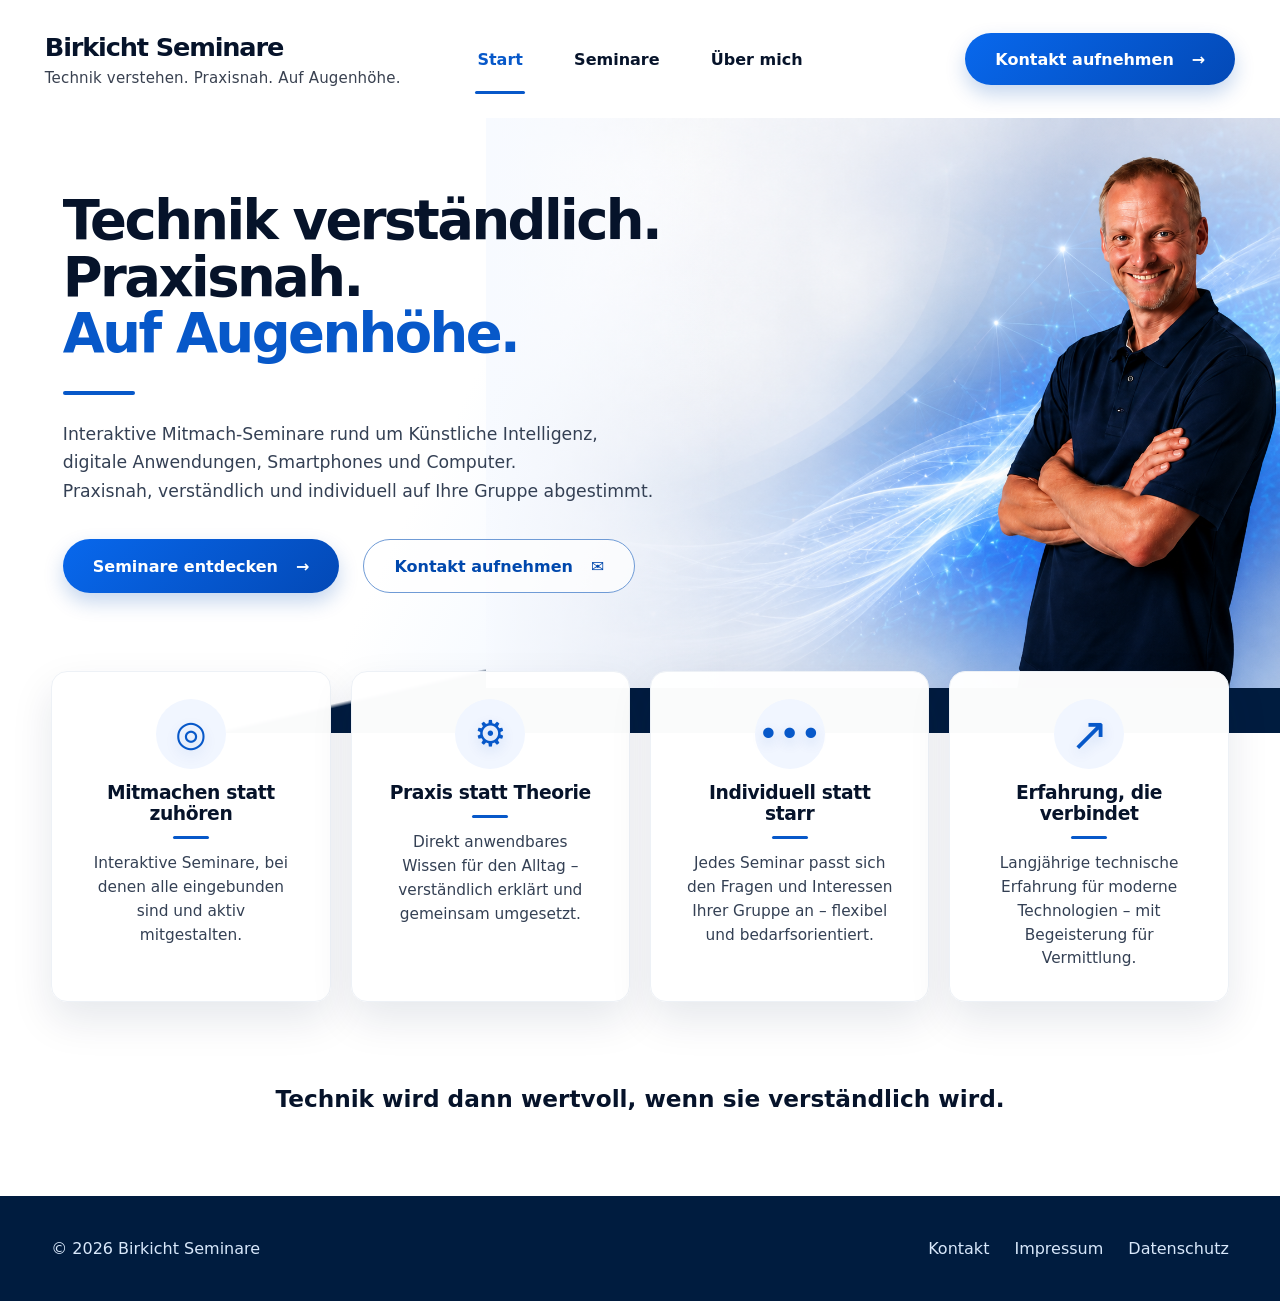
==== assets/index.html @ d3e0fb6e "Add files via upload" ====
<!doctype html>
<html lang="de">
<head>
  <meta charset="utf-8">
  <meta name="viewport" content="width=device-width, initial-scale=1">
  <meta name="description" content="Birkicht Seminare – verständliche und praxisnahe Mitmach-Seminare rund um Technik und Künstliche Intelligenz.">
  <title>Birkicht Seminare</title>
  <link rel="stylesheet" href="styles.css">
</head>
<body>
  <header class="site-header">
    <a class="brand" href="#start" aria-label="Birkicht Seminare – Startseite">
      <span>Birkicht Seminare</span>
      <small>Technik verstehen. Praxisnah. Auf Augenhöhe.</small>
    </a>

    <nav class="nav" aria-label="Hauptnavigation">
      <a class="active" href="#start">Start</a>
      <a href="seminare.html">Seminare</a>
      <a href="#ueber-mich">Über mich</a>
    </nav>

    <a class="button button-primary header-button" href="kontakt.html">
      Kontakt aufnehmen <span aria-hidden="true">→</span>
    </a>
  </header>

  <main id="start">
    <section class="hero">
      <div class="hero-copy">
        <h1>Technik verständlich.<br>Praxisnah.<br><strong>Auf Augenhöhe.</strong></h1>
        <span class="accent-line" aria-hidden="true"></span>
        <p>Interaktive Mitmach-Seminare rund um Künstliche Intelligenz,<br class="desktop-only"> digitale Anwendungen, Smartphones und Computer.<br class="desktop-only"> Praxisnah, verständlich und individuell auf Ihre Gruppe abgestimmt.</p>
        <div class="hero-actions">
          <a class="button button-primary" href="seminare.html">Seminare entdecken <span aria-hidden="true">→</span></a>
          <a class="button button-outline" href="kontakt.html">Kontakt aufnehmen <span aria-hidden="true">✉</span></a>
        </div>
      </div>

      <div class="hero-photo" role="img" aria-label="Seminarleiter vor einer abstrakten digitalen Lichtgrafik">
        <img src="assets/hero-clean.png" alt="" aria-hidden="true">
      </div>
    </section>

    <section class="benefits" aria-label="Vorteile der Seminare">
      <article class="benefit-card">
        <div class="icon" aria-hidden="true">◎</div>
        <h2>Mitmachen statt zuhören</h2>
        <span></span>
        <p>Interaktive Seminare, bei denen alle eingebunden sind und aktiv mitgestalten.</p>
      </article>
      <article class="benefit-card">
        <div class="icon" aria-hidden="true">⚙</div>
        <h2>Praxis statt Theorie</h2>
        <span></span>
        <p>Direkt anwendbares Wissen für den Alltag – verständlich erklärt und gemeinsam umgesetzt.</p>
      </article>
      <article class="benefit-card">
        <div class="icon" aria-hidden="true">•••</div>
        <h2>Individuell statt starr</h2>
        <span></span>
        <p>Jedes Seminar passt sich den Fragen und Interessen Ihrer Gruppe an – flexibel und bedarfsorientiert.</p>
      </article>
      <article class="benefit-card">
        <div class="icon rocket" aria-hidden="true">↗</div>
        <h2>Erfahrung, die verbindet</h2>
        <span></span>
        <p>Langjährige technische Erfahrung für moderne Technologien – mit Begeisterung für Vermittlung.</p>
      </article>
    </section>

    <section class="about" id="ueber-mich">
      <p>Technik wird dann wertvoll, wenn sie verständlich wird.</p>
    </section>
  </main>
  <footer class="site-footer"><span>© 2026 Birkicht Seminare</span><nav><a href="kontakt.html">Kontakt</a><a href="impressum.html">Impressum</a><a href="datenschutz.html">Datenschutz</a></nav></footer>
  <script src="analytics.js"></script>
</body>
</html>
---- assets/styles.css ----
:root {
  --blue: #0758c9;
  --blue-dark: #0048ad;
  --ink: #06132a;
  --muted: #344054;
  --line: #d8e5f8;
  --white: #fff;
  --max-width: 1440px;
}

* { box-sizing: border-box; }

html { scroll-behavior: smooth; }

body {
  margin: 0;
  min-height: 100vh;
  display: flex;
  flex-direction: column;
  color: var(--ink);
  background: var(--white);
  font-family: Inter, ui-sans-serif, system-ui, -apple-system, BlinkMacSystemFont, "Segoe UI", sans-serif;
  -webkit-font-smoothing: antialiased;
}

body > main { flex: 1 0 auto; }
.site-footer { flex-shrink: 0; width: 100%; }

a { color: inherit; text-decoration: none; }

.site-header {
  width: min(calc(100% - 7vw), var(--max-width));
  height: 118px;
  margin: 0 auto;
  display: grid;
  grid-template-columns: 1fr auto 1fr;
  align-items: center;
  gap: 32px;
  position: relative;
  z-index: 10;
}

.brand { display: flex; flex-direction: column; align-items: flex-start; }
.brand > span { font-size: clamp(1.55rem, 2vw, 2.05rem); font-weight: 800; letter-spacing: -.045em; }
.brand small { margin-top: 7px; color: #394150; font-size: .94rem; letter-spacing: .01em; }

.nav { height: 100%; display: flex; align-items: center; gap: clamp(30px, 4vw, 62px); font-weight: 600; }
.nav a { height: 100%; display: grid; place-items: center; position: relative; transition: color .2s ease; }
.nav a:hover, .nav a:focus-visible, .nav a.active { color: var(--blue); }
.nav a.active::after { content: ""; width: 50px; height: 3px; border-radius: 3px; background: var(--blue); position: absolute; bottom: 24px; }

.button { min-height: 54px; padding: 0 30px; border-radius: 999px; display: inline-flex; align-items: center; justify-content: center; gap: 18px; font-weight: 700; transition: transform .2s ease, box-shadow .2s ease, background .2s ease; }
.button:hover, .button:focus-visible { transform: translateY(-2px); }
.button-primary { color: white; background: linear-gradient(135deg, #0868ed, #0349b6); box-shadow: 0 9px 20px rgba(3, 76, 183, .23); }
.button-outline { color: var(--blue-dark); border: 1px solid #6f9bd6; background: rgba(255,255,255,.72); }
.header-button { justify-self: end; min-height: 52px; }

.hero {
  min-height: 580px;
  position: relative;
  overflow: hidden;
  background:
    radial-gradient(circle at 68% 47%, rgba(72, 162, 255, .25), transparent 25%),
    linear-gradient(116deg, #fff 0%, #fff 38%, #edf5ff 60%, #fff 100%);
}

.hero::after {
  content: "";
  position: absolute;
  inset: auto 0 0;
  height: 155px;
  background: linear-gradient(167deg, transparent 45%, #001c3f 46%);
  z-index: 1;
}

.hero-copy {
  width: min(calc(100% - 7vw), var(--max-width));
  min-height: 580px;
  margin: 0 auto;
  padding: 75px 0 140px 18px;
  position: relative;
  z-index: 3;
}

h1 { margin: 0; font-size: clamp(3rem, 4.25vw, 4.35rem); line-height: 1.04; letter-spacing: -.047em; }
h1 strong { color: var(--blue); font-weight: 800; }
.accent-line { display: block; width: 72px; height: 4px; margin: 28px 0 25px; border-radius: 4px; background: var(--blue); }
.hero-copy p { margin: 0; color: var(--muted); font-size: clamp(1rem, 1.35vw, 1.16rem); line-height: 1.65; }
.hero-actions { display: flex; gap: 24px; margin-top: 34px; }

.hero-photo { position: absolute; z-index: 2; right: 0; top: 0; width: 62%; height: 570px; overflow: hidden; }
.hero-photo::before { content: ""; position: absolute; z-index: 2; inset: 0 auto 0 0; width: 30%; background: linear-gradient(90deg, #f7faff 0%, rgba(247,250,255,0) 100%); }
.hero-photo img { width: 100%; height: 100%; display: block; object-fit: cover; object-position: 62% center; }

.benefits {
  width: min(calc(100% - 8vw), 1400px);
  margin: -62px auto 0;
  display: grid;
  grid-template-columns: repeat(4, 1fr);
  gap: 20px;
  position: relative;
  z-index: 5;
}

.benefit-card { min-height: 282px; padding: 27px 34px 30px; text-align: center; border: 1px solid #edf1f6; border-radius: 16px; background: rgba(255,255,255,.98); box-shadow: 0 18px 42px rgba(3, 30, 66, .1); }
.icon { width: 70px; height: 70px; margin: 0 auto 13px; border-radius: 50%; display: grid; place-items: center; color: var(--blue); background: #f1f6ff; font-size: 2.25rem; font-weight: 500; line-height: 1; text-shadow: 0 5px 13px rgba(0, 77, 186, .16); }
.icon.rocket { font-size: 2.9rem; font-weight: 300; }
.benefit-card h2 { margin: 0; font-size: 1.17rem; letter-spacing: -.02em; }
.benefit-card > span { display: block; width: 36px; height: 3px; margin: 12px auto 13px; border-radius: 3px; background: var(--blue); }
.benefit-card p { margin: 0; color: var(--muted); font-size: .96rem; line-height: 1.55; }
.about { min-height: 180px; display: grid; place-items: center; padding: 60px 24px; text-align: center; font-size: 1.45rem; font-weight: 700; }

.site-footer { min-height: 105px; padding: 28px max(4vw, 24px); display: flex; align-items: center; justify-content: space-between; gap: 24px; color: #d8e8fb; background: #001c3f; }
.site-footer nav { display: flex; flex-wrap: wrap; gap: 25px; }
.site-footer a:hover { color: white; text-decoration: underline; }
.seminar-hero { min-height: 325px; padding: 50px max(5.5vw, 28px); background: radial-gradient(circle at 82% 42%, rgba(31,123,239,.32), transparent 30%), linear-gradient(115deg, #fff 10%, #edf5ff 58%, #b8d9ff); border-bottom-right-radius: 170px; }
.seminar-hero > div { max-width: 1400px; margin: auto; }
.seminar-hero small, .eyebrow { color: var(--blue); font-weight: 800; }
.seminar-hero h1 { margin-top: 28px; font-size: clamp(2.4rem, 4vw, 3.7rem); }
.seminar-hero p { max-width: 570px; color: var(--muted); font-size: 1.08rem; line-height: 1.65; }
.seminar-grid { width: min(calc(100% - 8vw), 1400px); margin: 24px auto; display: grid; grid-template-columns: repeat(2, 1fr); gap: 24px; }
.seminar-card { overflow: hidden; border: 1px solid #e4ebf5; border-radius: 15px; background: white; box-shadow: 0 14px 40px rgba(3,30,66,.1); }
.seminar-card > img { display: block; width: 100%; height: 290px; object-fit: cover; }
.seminar-content { padding: 28px; }
.seminar-content h2 { margin: 0 0 7px; font-size: 1.32rem; }
.seminar-content h3 { margin: 0; color: var(--blue); font-size: .98rem; }
.seminar-content p { color: var(--muted); line-height: 1.6; }
.seminar-content dl { border-top: 1px solid #d8dee8; padding-top: 12px; font-size: .91rem; }
.seminar-content dl div { display: grid; grid-template-columns: 130px 1fr; gap: 10px; padding: 4px 0; }
.seminar-content dt { color: var(--blue-dark); font-weight: 650; }
.seminar-content dd { margin: 0; }
.mini-button { display: inline-flex; margin-top: 8px; padding: 12px 20px; color: white; border-radius: 999px; background: var(--blue); font-weight: 700; font-size: .9rem; }
.seminar-cta { width: min(calc(100% - 8vw), 1400px); margin: 0 auto 38px; padding: 30px 45px; display: flex; align-items: center; justify-content: space-between; gap: 30px; border-radius: 15px; background: #edf5ff; }
.seminar-cta p { margin: 7px 0 0; color: var(--muted); }
.content-page, .legal-page { width: min(calc(100% - 40px), 920px); min-height: calc(100vh - 223px); margin: 0 auto; padding: 80px 0; }
.content-page h1, .legal-page h1 { font-size: clamp(2.5rem, 5vw, 4rem); }
.lead { max-width: 690px; color: var(--muted); font-size: 1.2rem; line-height: 1.7; }
.contact-cards { display: grid; grid-template-columns: repeat(2, 1fr); gap: 24px; margin-top: 45px; }
.contact-cards a { min-height: 155px; padding: 30px; display: flex; flex-direction: column; justify-content: center; gap: 12px; border: 1px solid var(--line); border-radius: 16px; background: #f6f9fe; }
.contact-cards strong { color: var(--blue); font-size: 1.25rem; }
.contact-cards span { word-break: break-word; }
.legal-page { max-width: 800px; }
.legal-page h1 { margin-top: 0; }
.legal-page h2 { margin-top: 35px; font-size: 1.25rem; }
.legal-page p { color: var(--muted); line-height: 1.7; }
.legal-page a { color: var(--blue); text-decoration: underline; }
.legal-note { padding: 18px; border-left: 4px solid var(--blue); background: #f1f6ff; }
.consent-banner { position: fixed; z-index: 50; right: 22px; bottom: 22px; left: 22px; max-width: 960px; margin: auto; padding: 20px; display: flex; align-items: center; justify-content: space-between; gap: 22px; border-radius: 14px; color: white; background: #061a36; box-shadow: 0 15px 50px rgba(0,0,0,.3); }
.consent-banner p { margin: 5px 0 0; }
.consent-actions { display: flex; gap: 10px; }
.consent-actions button { padding: 11px 17px; border: 1px solid #c8dbf5; border-radius: 999px; color: white; background: transparent; cursor: pointer; }
.consent-actions .accept { border-color: var(--blue); background: var(--blue); }

@media (max-width: 1050px) {
  .site-header { grid-template-columns: 1fr auto; height: auto; min-height: 104px; padding: 18px 0; }
  .nav { order: 3; grid-column: 1 / -1; height: 48px; justify-content: center; }
  .nav a.active::after { bottom: 0; }
  .hero { min-height: 680px; }
  .hero-copy { min-height: 680px; padding-top: 70px; }
  .hero-photo { opacity: .42; width: 65%; height: 650px; }
  .hero-photo::before { width: 55%; }
  .benefits { grid-template-columns: repeat(2, 1fr); }
}

@media (max-width: 680px) {
  .site-header { width: min(calc(100% - 36px), var(--max-width)); grid-template-columns: 1fr; gap: 14px; }
  .brand { align-items: center; text-align: center; }
  .brand small { font-size: .78rem; }
  .header-button { display: none; }
  .nav { order: initial; grid-column: auto; width: 100%; gap: 26px; font-size: .91rem; }
  .hero { min-height: 650px; }
  .hero-copy { width: calc(100% - 36px); min-height: 650px; padding: 60px 0 155px; }
  h1 { font-size: clamp(2.7rem, 13vw, 3.8rem); }
  .desktop-only { display: none; }
  .hero-copy p { max-width: 92%; }
  .hero-actions { align-items: stretch; flex-direction: column; max-width: 310px; gap: 13px; }
  .button { min-height: 52px; padding: 0 23px; }
  .hero-photo { width: 100%; height: 650px; opacity: .19; }
  .hero-photo::before { width: 80%; }
  .benefits { width: calc(100% - 36px); grid-template-columns: 1fr; margin-top: -72px; }
  .benefit-card { min-height: auto; }
  .seminar-hero { border-bottom-right-radius: 80px; }
  .seminar-grid, .contact-cards { grid-template-columns: 1fr; }
  .seminar-card > img { height: 210px; }
  .seminar-content dl div { grid-template-columns: 112px 1fr; }
  .seminar-cta, .site-footer, .consent-banner { align-items: stretch; flex-direction: column; }
  .seminar-cta { padding: 26px; }
  .content-page, .legal-page { padding: 50px 0; }
}

@media (prefers-reduced-motion: reduce) {
  html { scroll-behavior: auto; }
  *, *::before, *::after { transition: none !important; }
}
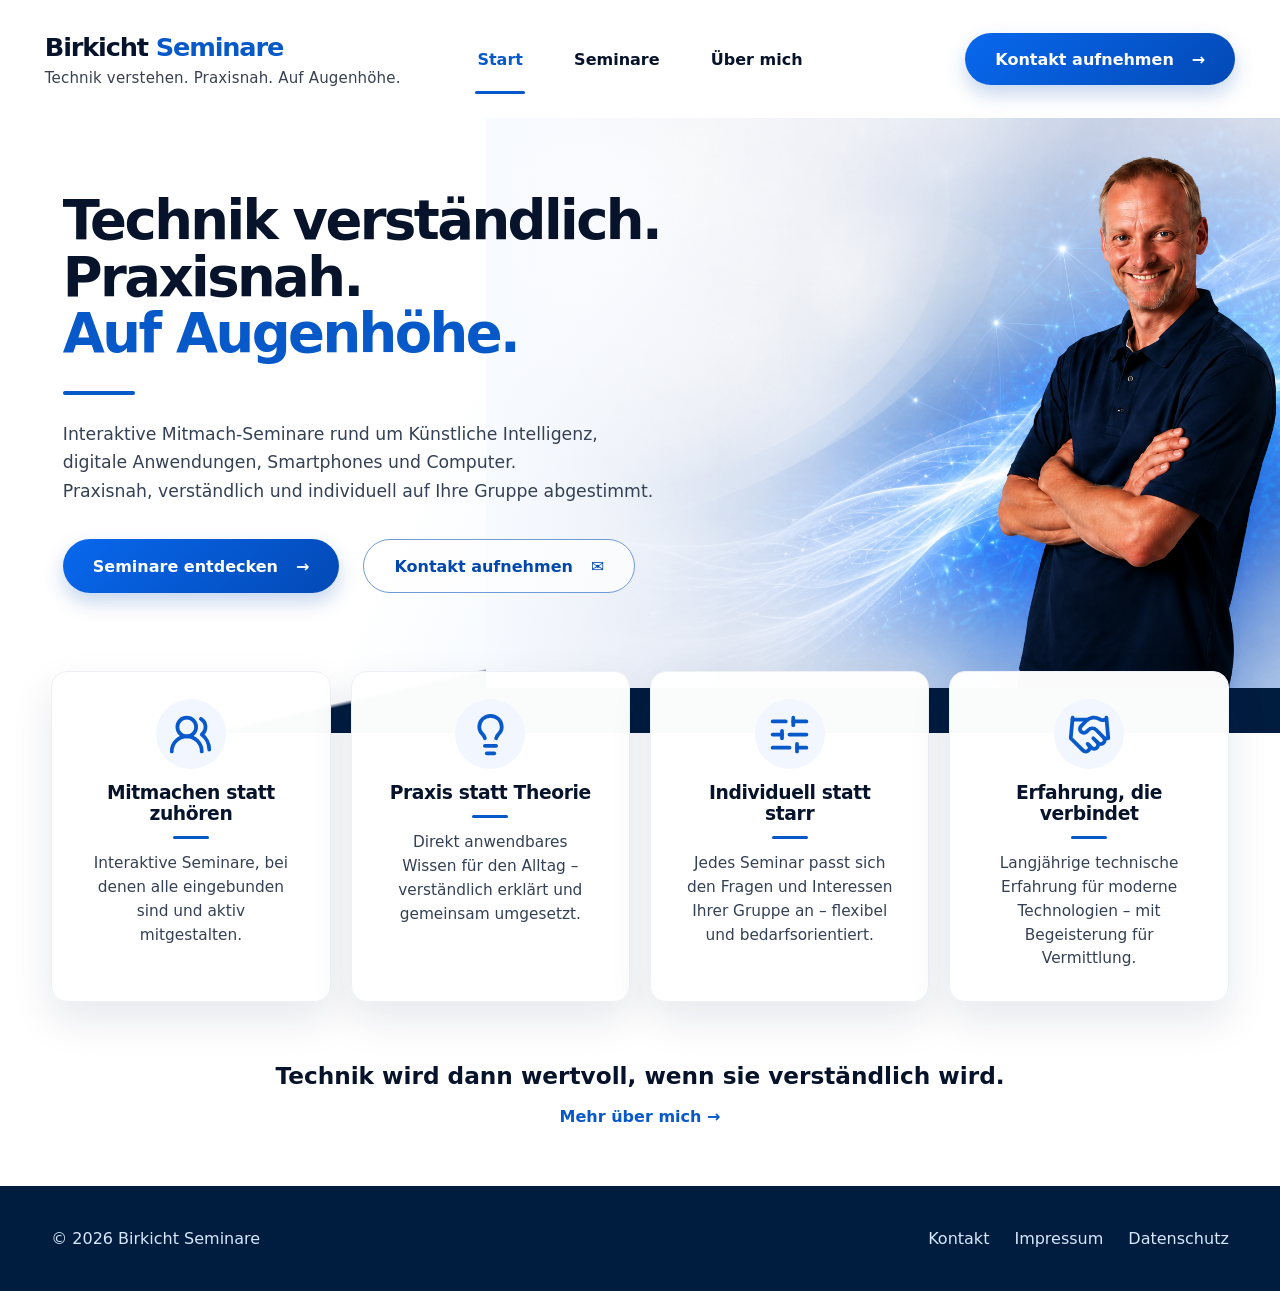
==== commit 4e2a5d67: "Add files via upload" ====
--- a/assets/index.html
+++ b/assets/index.html
@@ -10,14 +10,14 @@
 <body>
   <header class="site-header">
     <a class="brand" href="#start" aria-label="Birkicht Seminare – Startseite">
-      <span>Birkicht Seminare</span>
+      <span>Birkicht <b>Seminare</b></span>
       <small>Technik verstehen. Praxisnah. Auf Augenhöhe.</small>
     </a>
 
     <nav class="nav" aria-label="Hauptnavigation">
       <a class="active" href="#start">Start</a>
       <a href="seminare.html">Seminare</a>
-      <a href="#ueber-mich">Über mich</a>
+      <a href="ueber-mich.html">Über mich</a>
     </nav>
 
     <a class="button button-primary header-button" href="kontakt.html">
@@ -44,25 +44,25 @@
 
     <section class="benefits" aria-label="Vorteile der Seminare">
       <article class="benefit-card">
-        <div class="icon" aria-hidden="true">◎</div>
+        <div class="icon" aria-hidden="true"><img src="assets/icons/mitmachen.svg" alt=""></div>
         <h2>Mitmachen statt zuhören</h2>
         <span></span>
         <p>Interaktive Seminare, bei denen alle eingebunden sind und aktiv mitgestalten.</p>
       </article>
       <article class="benefit-card">
-        <div class="icon" aria-hidden="true">⚙</div>
+        <div class="icon" aria-hidden="true"><img src="assets/icons/praxis.svg" alt=""></div>
         <h2>Praxis statt Theorie</h2>
         <span></span>
         <p>Direkt anwendbares Wissen für den Alltag – verständlich erklärt und gemeinsam umgesetzt.</p>
       </article>
       <article class="benefit-card">
-        <div class="icon" aria-hidden="true">•••</div>
+        <div class="icon" aria-hidden="true"><img src="assets/icons/individuell.svg" alt=""></div>
         <h2>Individuell statt starr</h2>
         <span></span>
         <p>Jedes Seminar passt sich den Fragen und Interessen Ihrer Gruppe an – flexibel und bedarfsorientiert.</p>
       </article>
       <article class="benefit-card">
-        <div class="icon rocket" aria-hidden="true">↗</div>
+        <div class="icon" aria-hidden="true"><img src="assets/icons/erfahrung.svg" alt=""></div>
         <h2>Erfahrung, die verbindet</h2>
         <span></span>
         <p>Langjährige technische Erfahrung für moderne Technologien – mit Begeisterung für Vermittlung.</p>
@@ -70,7 +70,7 @@
     </section>
 
     <section class="about" id="ueber-mich">
-      <p>Technik wird dann wertvoll, wenn sie verständlich wird.</p>
+      <div><strong>Technik wird dann wertvoll, wenn sie verständlich wird.</strong><a href="ueber-mich.html">Mehr über mich →</a></div>
     </section>
   </main>
   <footer class="site-footer"><span>© 2026 Birkicht Seminare</span><nav><a href="kontakt.html">Kontakt</a><a href="impressum.html">Impressum</a><a href="datenschutz.html">Datenschutz</a></nav></footer>
--- a/assets/styles.css
+++ b/assets/styles.css
@@ -42,6 +42,7 @@
 
 .brand { display: flex; flex-direction: column; align-items: flex-start; }
 .brand > span { font-size: clamp(1.55rem, 2vw, 2.05rem); font-weight: 800; letter-spacing: -.045em; }
+.brand > span b { color: var(--blue); font: inherit; }
 .brand small { margin-top: 7px; color: #394150; font-size: .94rem; letter-spacing: .01em; }
 
 .nav { height: 100%; display: flex; align-items: center; gap: clamp(30px, 4vw, 62px); font-weight: 600; }
@@ -104,11 +105,88 @@
 
 .benefit-card { min-height: 282px; padding: 27px 34px 30px; text-align: center; border: 1px solid #edf1f6; border-radius: 16px; background: rgba(255,255,255,.98); box-shadow: 0 18px 42px rgba(3, 30, 66, .1); }
 .icon { width: 70px; height: 70px; margin: 0 auto 13px; border-radius: 50%; display: grid; place-items: center; color: var(--blue); background: #f1f6ff; font-size: 2.25rem; font-weight: 500; line-height: 1; text-shadow: 0 5px 13px rgba(0, 77, 186, .16); }
+.icon img { width: 45px; height: 45px; display: block; }
 .icon.rocket { font-size: 2.9rem; font-weight: 300; }
 .benefit-card h2 { margin: 0; font-size: 1.17rem; letter-spacing: -.02em; }
 .benefit-card > span { display: block; width: 36px; height: 3px; margin: 12px auto 13px; border-radius: 3px; background: var(--blue); }
 .benefit-card p { margin: 0; color: var(--muted); font-size: .96rem; line-height: 1.55; }
 .about { min-height: 180px; display: grid; place-items: center; padding: 60px 24px; text-align: center; font-size: 1.45rem; font-weight: 700; }
+.about > div { display: flex; flex-direction: column; align-items: center; gap: 18px; }
+.about a { color: var(--blue); font-size: 1rem; }
+.about-page { background: linear-gradient(180deg, #f7faff 0, white 42%); }
+.about-intro { width: min(calc(100% - 8vw), 1320px); margin: 0 auto; padding: 65px 0 80px; display: grid; grid-template-columns: minmax(300px, .82fr) 1.18fr; align-items: center; gap: clamp(45px, 7vw, 105px); }
+.about-photo { position: relative; padding: 18px; }
+.about-photo::before { content: ""; position: absolute; inset: 0 14% 8% 0; border-radius: 30px; background: #dcecff; transform: rotate(-3deg); }
+.about-photo img { position: relative; z-index: 1; width: 100%; max-height: 650px; display: block; object-fit: cover; object-position: center 28%; border-radius: 26px; box-shadow: 0 24px 55px rgba(3,30,66,.16); }
+.about-copy h1 { margin: 22px 0 0; font-size: clamp(2.7rem, 4.3vw, 4.5rem); }
+.about-copy p:not(.eyebrow) { color: var(--muted); font-size: 1.06rem; line-height: 1.75; }
+.about-copy .lead { margin-top: 24px; color: var(--ink); font-size: 1.28rem; font-weight: 650; line-height: 1.55; }
+.about-details { width: min(calc(100% - 8vw), 1320px); margin: 0 auto 80px; display: grid; grid-template-columns: repeat(3, 1fr); gap: 22px; }
+.about-details article { padding: 32px; border: 1px solid #e1eaf6; border-radius: 18px; background: white; box-shadow: 0 15px 40px rgba(3,30,66,.07); }
+.about-details article > span { color: var(--blue); font-weight: 800; }
+.about-details h2 { margin: 18px 0 12px; font-size: 1.3rem; }
+.about-details p { margin: 0; color: var(--muted); line-height: 1.65; }
+.about-motivation { padding: 75px max(6vw, 28px); display: grid; grid-template-columns: .8fr 1.2fr; gap: clamp(40px, 8vw, 120px); color: white; background: #001c3f; }
+.about-motivation > div { max-width: 650px; }
+.about-motivation .eyebrow { color: #79b5ff; }
+.about-motivation h2 { margin: 18px 0 0; font-size: clamp(2rem, 3vw, 3.2rem); line-height: 1.12; }
+.about-motivation p { color: #d6e2f1; font-size: 1.04rem; line-height: 1.7; }
+.about-motivation .button { margin-top: 15px; }
+
+.course-page { background: #fff; }
+.course-hero { min-height: 480px; padding: 65px max(6vw, 30px); position: relative; display: flex; align-items: center; overflow: hidden; background: radial-gradient(circle at 78% 40%, rgba(58,153,255,.32), transparent 24%), linear-gradient(120deg, #f8fbff, #d8eaff); }
+.course-hero::before, .course-hero::after { content: ""; position: absolute; border: 1px solid rgba(0,88,202,.14); border-radius: 50%; }
+.course-hero::before { width: 420px; height: 420px; right: 8%; top: -120px; }
+.course-hero::after { width: 610px; height: 610px; right: -13%; bottom: -360px; }
+.course-hero-copy { width: min(760px, 64%); position: relative; z-index: 2; }
+.back-link { display: inline-block; margin-bottom: 38px; color: var(--blue-dark); font-weight: 700; }
+.course-hero h1 { margin: 16px 0 22px; font-size: clamp(3rem, 5vw, 5rem); }
+.course-hero-copy > p:not(.eyebrow) { max-width: 660px; color: var(--muted); font-size: 1.16rem; line-height: 1.65; }
+.course-hero-copy .button { margin-top: 18px; }
+.course-symbol { position: absolute; z-index: 1; right: 10%; color: rgba(0,80,190,.14); font-size: clamp(9rem, 20vw, 18rem); font-weight: 800; line-height: 1; }
+.course-visual { position: absolute; z-index: 1; right: 2%; top: 50%; width: 44%; height: 88%; overflow: hidden; transform: translateY(-50%); pointer-events: none; }
+.course-visual img { display: block; }
+.course-visual-crop img { position: absolute; top: 50%; right: -2%; width: 230%; max-width: none; height: auto; transform: translateY(-50%); }
+.course-ki .course-visual-crop img { right: -5%; width: 285%; }
+.course-phone .course-visual-crop img { right: -5%; width: 285%; }
+.course-visual-custom img { right: -3%; width: 215%; }
+.course-visual-crop::before { content: ""; position: absolute; z-index: 2; inset: 0 auto 0 0; width: 7%; background: linear-gradient(90deg, #e9f3ff 15%, rgba(233,243,255,0)); pointer-events: none; }
+.course-visual-full { height: 78%; border-radius: 26px; box-shadow: 0 22px 55px rgba(0,74,170,.16); }
+.course-visual-full img { width: 100%; height: 100%; object-fit: cover; object-position: center; }
+.course-phone .course-symbol, .course-windows .course-symbol { font-weight: 400; }
+.course-facts { width: min(calc(100% - 8vw), 1320px); margin: -34px auto 0; position: relative; z-index: 3; display: grid; grid-template-columns: repeat(4, 1fr); overflow: hidden; border: 1px solid #dfe9f6; border-radius: 16px; background: white; box-shadow: 0 16px 45px rgba(3,30,66,.1); }
+.course-facts div { min-height: 120px; padding: 25px; display: flex; flex-direction: column; justify-content: center; gap: 10px; border-right: 1px solid #e2eaf4; }
+.course-facts div:last-child { border: 0; }
+.course-facts small { color: var(--blue); font-weight: 800; letter-spacing: .06em; }
+.course-facts strong { line-height: 1.35; }
+.course-body { width: min(calc(100% - 8vw), 1200px); margin: 0 auto; padding: 100px 0 85px; display: grid; grid-template-columns: 1.35fr .65fr; gap: clamp(45px, 8vw, 110px); }
+.course-main h2, .course-side h2, .custom-intro h2, .topic-cloud h2 { font-size: clamp(1.9rem, 3vw, 3rem); letter-spacing: -.035em; }
+.course-main p { color: var(--muted); font-size: 1.05rem; line-height: 1.75; }
+.course-main h2:not(:first-of-type) { margin-top: 55px; }
+.check-list { padding: 0; list-style: none; }
+.check-list li { padding: 11px 0 11px 38px; position: relative; color: var(--muted); line-height: 1.5; }
+.check-list li::before { content: "✓"; position: absolute; left: 0; top: 8px; width: 25px; height: 25px; display: grid; place-items: center; color: white; border-radius: 50%; background: var(--blue); font-size: .8rem; font-weight: 800; }
+.course-side { padding: 32px; align-self: start; border-radius: 18px; background: #f1f6fd; }
+.course-side h2 { margin-top: 0; font-size: 1.55rem; }
+.course-side > ul { padding-left: 20px; color: var(--muted); line-height: 1.75; }
+.device-note { margin-top: 28px; padding: 22px; border-left: 4px solid var(--blue); background: white; }
+.device-note p { margin-bottom: 0; color: var(--muted); line-height: 1.55; }
+.course-flow { padding: 75px max(5vw, 26px); text-align: center; background: #f4f8fe; }
+.course-flow > h2 { margin: 14px 0 40px; font-size: clamp(2rem, 3.5vw, 3.4rem); }
+.course-flow > div { width: min(100%, 1180px); margin: auto; display: grid; grid-template-columns: repeat(4, 1fr); gap: 18px; }
+.course-flow article { padding: 28px 20px; border-radius: 15px; background: white; }
+.course-flow article b { width: 38px; height: 38px; margin: auto; display: grid; place-items: center; color: var(--blue); border-radius: 50%; background: #e8f2ff; }
+.course-flow h3 { margin: 17px 0 8px; }.course-flow article p { margin: 0; color: var(--muted); line-height: 1.5; }
+.course-bottom { padding: 58px max(6vw, 26px); display: flex; align-items: center; justify-content: space-between; gap: 35px; color: white; background: #001c3f; }
+.course-bottom h2 { margin: 0; font-size: 2rem; }.course-bottom p { margin-bottom: 0; color: #d8e5f3; }
+.custom-intro { width: min(calc(100% - 8vw), 950px); margin: auto; padding: 100px 0 65px; text-align: center; }
+.custom-intro > p:not(.eyebrow) { max-width: 780px; margin: auto; color: var(--muted); font-size: 1.08rem; line-height: 1.75; }
+.custom-steps { width: min(calc(100% - 8vw), 1320px); margin: 0 auto 90px; display: grid; grid-template-columns: repeat(4, 1fr); gap: 18px; }
+.custom-steps article { padding: 30px; border: 1px solid #e2eaf4; border-radius: 16px; }
+.custom-steps b { color: var(--blue); }.custom-steps h3 { font-size: 1.25rem; }.custom-steps p { color: var(--muted); line-height: 1.6; }
+.topic-cloud { padding: 75px max(5vw, 26px); text-align: center; background: #f2f7fd; }
+.topic-cloud div { max-width: 900px; margin: 32px auto 0; display: flex; flex-wrap: wrap; justify-content: center; gap: 12px; }
+.topic-cloud span { padding: 13px 20px; color: var(--blue-dark); border: 1px solid #a8c7ed; border-radius: 999px; background: white; font-weight: 650; }
 
 .site-footer { min-height: 105px; padding: 28px max(4vw, 24px); display: flex; align-items: center; justify-content: space-between; gap: 24px; color: #d8e8fb; background: #001c3f; }
 .site-footer nav { display: flex; flex-wrap: wrap; gap: 25px; }
@@ -192,3 +270,70 @@
   html { scroll-behavior: auto; }
   *, *::before, *::after { transition: none !important; }
 }
+
+/* Kompakte Smartphone-Ansicht */
+@media (max-width: 680px) {
+  .site-header { width: calc(100% - 28px); min-height: 0; padding: 15px 0 10px; gap: 8px; }
+  .brand > span { font-size: 1.45rem; }
+  .brand small { margin-top: 3px; font-size: .72rem; }
+  .nav { height: 42px; gap: 25px; font-size: .87rem; }
+  .nav a.active::after { width: 34px; height: 2px; }
+  .hero { min-height: 0; display: flex; flex-direction: column; overflow: visible; background: white; }
+  .hero-photo { position: relative; order: 1; top: auto; right: auto; width: 100%; height: 270px; opacity: 1; overflow: hidden; background: #edf5ff; }
+  .hero-photo::before { width: 22%; background: linear-gradient(90deg, white, transparent); }
+  .hero-photo img { object-fit: cover; object-position: 76% center; }
+  .hero-copy { order: 2; width: calc(100% - 36px); min-height: 0; padding: 34px 0 125px; }
+  h1 { font-size: clamp(2.45rem, 11.3vw, 3.25rem); line-height: 1.02; }
+  .accent-line { width: 55px; height: 3px; margin: 20px 0; }
+  .hero-copy p { max-width: 100%; font-size: .98rem; line-height: 1.55; }
+  .hero-actions { max-width: none; margin-top: 25px; }
+  .hero-actions .button { width: 100%; min-height: 48px; font-size: .93rem; }
+  .hero::after { height: 100px; background: linear-gradient(166deg, transparent 45%, #001c3f 46%); }
+  .benefits { width: calc(100% - 28px); grid-template-columns: repeat(2, minmax(0, 1fr)); gap: 10px; margin-top: -62px; }
+  .benefit-card { min-height: 155px; padding: 16px 10px; border-radius: 12px; }
+  .icon { width: 44px; height: 44px; margin-bottom: 9px; font-size: 1.45rem; }
+  .icon img { width: 29px; height: 29px; }
+  .icon.rocket { font-size: 1.9rem; }
+  .benefit-card h2 { font-size: .88rem; line-height: 1.25; }
+  .benefit-card > span { width: 28px; height: 2px; margin: 9px auto; }
+  .benefit-card p { font-size: .74rem; line-height: 1.35; }
+  .about { min-height: 120px; padding: 38px 20px; font-size: 1.05rem; }
+  .about-intro { width: calc(100% - 36px); padding: 32px 0 48px; grid-template-columns: 1fr; gap: 36px; }
+  .about-photo { padding: 10px; }
+  .about-photo img { max-height: 430px; object-position: center 25%; }
+  .about-copy h1 { font-size: 2.45rem; }
+  .about-copy p:not(.eyebrow) { font-size: .98rem; line-height: 1.65; }
+  .about-details { width: calc(100% - 36px); margin-bottom: 50px; grid-template-columns: 1fr; gap: 12px; }
+  .about-details article { padding: 23px; }
+  .about-motivation { padding: 48px 24px; grid-template-columns: 1fr; gap: 25px; }
+  .about-motivation h2 { font-size: 2rem; }
+  .course-hero { min-height: 470px; padding: 38px 22px 70px; align-items: flex-start; }
+  .course-hero-copy { width: 100%; }
+  .back-link { margin-bottom: 30px; }
+  .course-hero h1 { font-size: 2.65rem; }
+  .course-hero-copy > p:not(.eyebrow) { font-size: .98rem; }
+  .course-symbol { right: -5%; bottom: 0; font-size: 9rem; }
+  .course-hero:has(.course-visual) { min-height: 680px; padding-bottom: 260px; }
+  .course-visual { top: auto; right: 0; bottom: 14px; width: 100%; height: 225px; transform: none; }
+  .course-visual-crop img { top: 50%; right: -4%; width: 235%; transform: translateY(-50%); }
+  .course-ki .course-visual-crop img, .course-phone .course-visual-crop img { right: -5%; width: 285%; }
+  .course-visual-custom img { right: -3%; width: 215%; }
+  .course-visual-full { right: 18px; width: calc(100% - 36px); height: 215px; border-radius: 18px; }
+  .course-facts { width: calc(100% - 28px); grid-template-columns: repeat(2, 1fr); margin-top: -28px; }
+  .course-facts div { min-height: 105px; padding: 18px; border-bottom: 1px solid #e2eaf4; }
+  .course-facts div:nth-child(2) { border-right: 0; }
+  .course-facts div:nth-child(n+3) { border-bottom: 0; }
+  .course-facts small { font-size: .7rem; }
+  .course-facts strong { font-size: .88rem; }
+  .course-body { width: calc(100% - 36px); padding: 65px 0 55px; grid-template-columns: 1fr; gap: 35px; }
+  .course-main h2, .custom-intro h2, .topic-cloud h2 { font-size: 2rem; }
+  .course-side { padding: 24px; }
+  .course-flow { padding: 55px 18px; }
+  .course-flow > div { grid-template-columns: repeat(2, 1fr); gap: 10px; }
+  .course-flow article { padding: 20px 12px; }
+  .course-flow article p { font-size: .84rem; }
+  .course-bottom { align-items: stretch; flex-direction: column; }
+  .course-bottom .button { width: 100%; }
+  .custom-intro { width: calc(100% - 36px); padding: 70px 0 45px; }
+  .custom-steps { width: calc(100% - 36px); margin-bottom: 55px; grid-template-columns: 1fr; gap: 10px; }
+}
